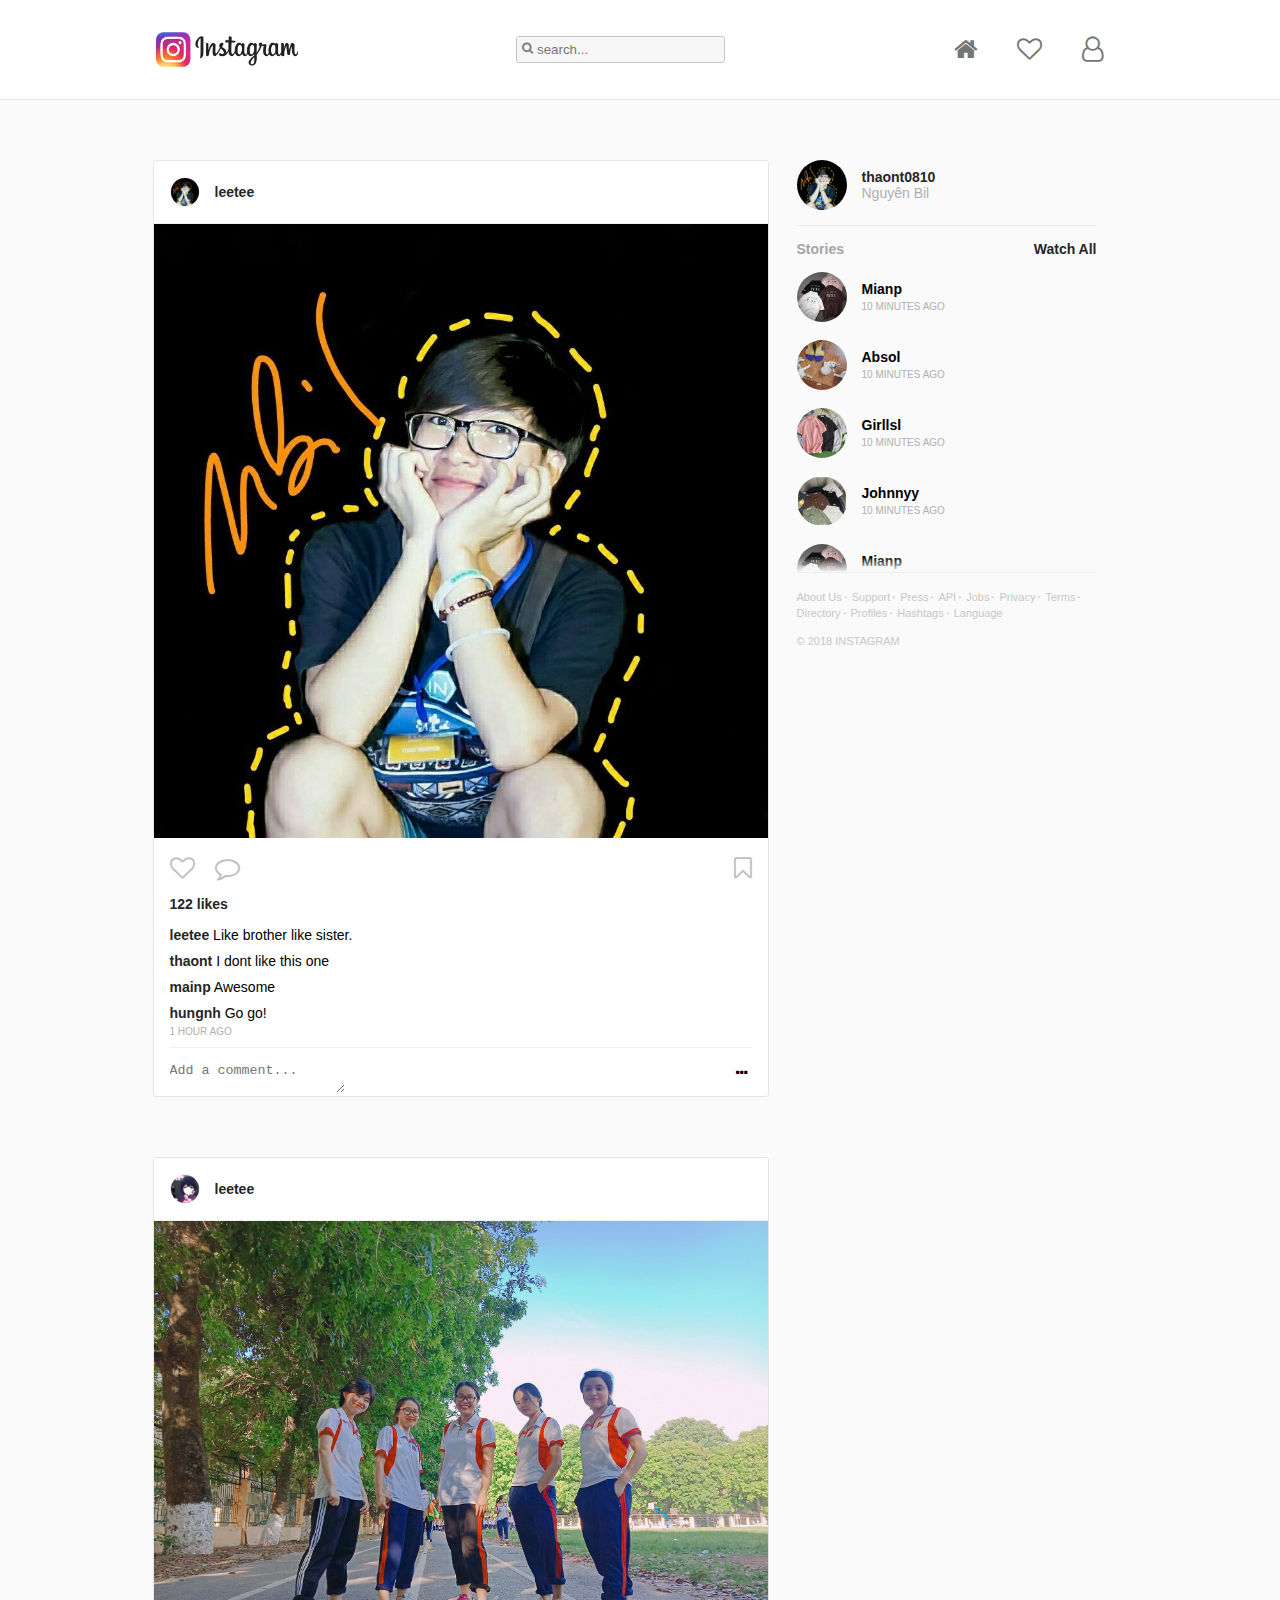
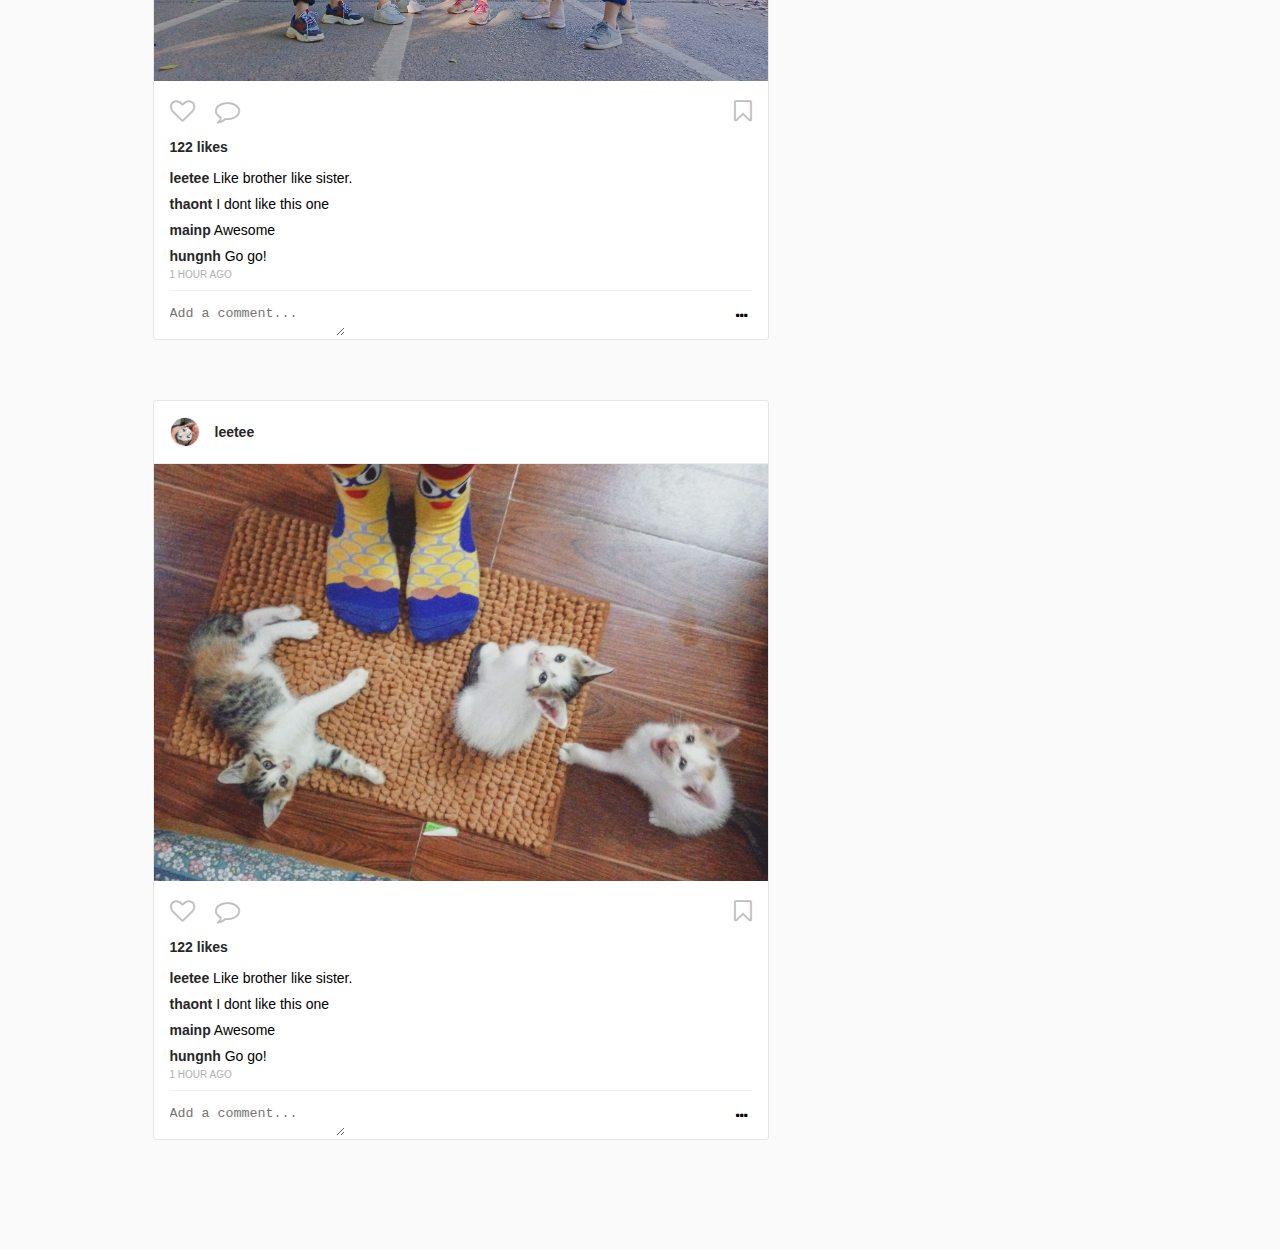
==== index.html @ 40db29b0 "ig-13/8" ====
<!DOCTYPE html>
<html lang="en">

<head>
  <meta charset="UTF-8">
  <meta name="viewport" content="width=device-width, initial-scale=1.0">
  <meta http-equiv="X-UA-Compatible" content="ie=edge">
  <link rel="stylesheet" href="css/style.css">
  <link rel="stylesheet" href="fonts/font-awesome-4.7.0/css/font-awesome.css">
  <title>Instagram</title>
</head>

<body>
  <header class="header">
    <div class="container">
      <h1 class="header__title">
        <a href="index.html" class="header__link">
          <!-- <i class="fa fa-instagram" aria-hidden="true"></i> Instagram -->
          <img class="header__logo" src="img/logo.png" alt="">
        </a>
      </h1>
      <form action="" class="header__search">
        <input class="header__search__input" type="text" placeholder="search...">
        <div class="header__search__submit">
          <i class="fa fa-search" aria-hidden="true"></i>
        </div>
      </form>
      <nav class="header__nav">
        <ul class="nav__list">
          <li class="nav__item">
            <a href="index.html" class="nav__link">
              <i class="fa fa-home" aria-hidden="true"></i>
            </a>
          </li>
          <li class="nav__item">
            <a href="activity.html" class="nav__link">
              <i class="fa fa-heart-o" aria-hidden="true"></i>
            </a>
          </li>
          <li class="nav__item">
            <a href="profile.html" class="nav__link">
              <i class="fa fa-user-o" aria-hidden="true"></i>
            </a>
          </li>
        </ul>
      </nav>
    </div>
  </header>

  <main class="main">
    <div class="container">
      <div class="main-content">
        <section class="section-l">
          <article class="article">
            <header class="article__header">
              <a class="article__header__link" href="">
                <img class="article__header__img" src="img/photo/1.jpg" alt="">
              </a>
              <a class="article__header__name" href="">leetee</a>
            </header>
            <div class="article__body">
              <div class="article__body__container">
                <img class="article__body__img" src="img/photo/1.jpg" alt="">
              </div>
            </div>
            <div class="article__ft">
              <div class="interact">
                <div class="interact-l">
                  <button class="interact__btn">
                    <span class="interact__like">
                      <i class="fa fa-heart-o" aria-hidden="true"></i>
                    </span>
                  </button>
                  <button class="interact__btn">
                    <span class="interact__cmt">
                      <i class="fa fa-comment-o" aria-hidden="true"></i>
                    </span>
                  </button>
                </div>
                <div class="interact-r">
                  <button class="interact__btn">
                    <span class="interact__like">
                      <i class="fa fa-bookmark-o" aria-hidden="true"></i>
                    </span>
                  </button>
                </div>
              </div>
              <div class="no-like">
                <a class="no-like__link" href="">122 likes</a>
              </div>
              <div class="content">
                <ul class="content__list">
                  <li class="content__item">
                    <a class="content__link" href="">leetee</a>
                    <span class="content__des">Like brother like sister.</span>
                  </li>
                  <li class="content__item">
                    <a class="content__link" href="">thaont</a>
                    <span class="content__des">I dont like this one</span>
                  </li>
                  <li class="content__item">
                    <a class="content__link" href="">mainp</a>
                    <span class="content__des">Awesome</span>
                  </li>
                  <li class="content__item">
                    <a class="content__link" href="">hungnh</a>
                    <span class="content__des">Go go!</span>
                  </li>
                </ul>
              </div>
              <div class="content__time">1 hour ago</div>
              <div class="content__cmt">
                <form action="">
                  <textarea class="content__cmt__text" placeholder="Add a comment..."></textarea>
                </form>
              </div>
            </div>
            <div class="article__setting">
              <button class="article__setting__btn">
                <i class="fa fa-ellipsis-h" aria-hidden="true"></i>
              </button>
            </div>
          </article>

          <article class="article">
            <header class="article__header">
              <a class="article__header__link" href="">
                <img class="article__header__img" src="img/photo/2.jpg" alt="">
              </a>
              <a class="article__header__name" href="">leetee</a>
            </header>
            <div class="article__body">
              <img class="article__body__img" src="img/photo/3.jpg" alt="">
            </div>
            <div class="article__ft">
              <div class="interact">
                <div class="interact-l">
                  <button class="interact__btn">
                    <span class="interact__like">
                      <i class="fa fa-heart-o" aria-hidden="true"></i>
                    </span>
                  </button>
                  <button class="interact__btn">
                    <span class="interact__cmt">
                      <i class="fa fa-comment-o" aria-hidden="true"></i>
                    </span>
                  </button>
                </div>
                <div class="interact-r">
                  <button class="interact__btn">
                    <span class="interact__like">
                      <i class="fa fa-bookmark-o" aria-hidden="true"></i>
                    </span>
                  </button>
                </div>
              </div>
              <div class="no-like">
                <a class="no-like__link" href="">122 likes</a>
              </div>
              <div class="content">
                <ul class="content__list">
                  <li class="content__item">
                    <a class="content__link" href="">leetee</a>
                    <span class="content__des">Like brother like sister.</span>
                  </li>
                  <li class="content__item">
                    <a class="content__link" href="">thaont</a>
                    <span class="content__des">I dont like this one</span>
                  </li>
                  <li class="content__item">
                    <a class="content__link" href="">mainp</a>
                    <span class="content__des">Awesome</span>
                  </li>
                  <li class="content__item">
                    <a class="content__link" href="">hungnh</a>
                    <span class="content__des">Go go!</span>
                  </li>
                </ul>
              </div>
              <div class="content__time">1 hour ago</div>
              <div class="content__cmt">
                <form action="">
                  <textarea class="content__cmt__text" placeholder="Add a comment..."></textarea>
                </form>
              </div>
            </div>
            <div class="article__setting">
              <button class="article__setting__btn">
                <i class="fa fa-ellipsis-h" aria-hidden="true"></i>
              </button>
            </div>
          </article>

          <article class="article">
            <header class="article__header">
              <a class="article__header__link" href="">
                <img class="article__header__img" src="img/photo/5.jpg" alt="">
              </a>
              <a class="article__header__name" href="">leetee</a>
            </header>
            <div class="article__body">
              <img class="article__body__img" src="img/photo/4.jpg" alt="">
            </div>
            <div class="article__ft">
              <div class="interact">
                <div class="interact-l">
                  <button class="interact__btn">
                    <span class="interact__like">
                      <i class="fa fa-heart-o" aria-hidden="true"></i>
                    </span>
                  </button>
                  <button class="interact__btn">
                    <span class="interact__cmt">
                      <i class="fa fa-comment-o" aria-hidden="true"></i>
                    </span>
                  </button>
                </div>
                <div class="interact-r">
                  <button class="interact__btn">
                    <span class="interact__like">
                      <i class="fa fa-bookmark-o" aria-hidden="true"></i>
                    </span>
                  </button>
                </div>
              </div>
              <div class="no-like">
                <a class="no-like__link" href="">122 likes</a>
              </div>
              <div class="content">
                <ul class="content__list">
                  <li class="content__item">
                    <a class="content__link" href="">leetee</a>
                    <span class="content__des">Like brother like sister.</span>
                  </li>
                  <li class="content__item">
                    <a class="content__link" href="">thaont</a>
                    <span class="content__des">I dont like this one</span>
                  </li>
                  <li class="content__item">
                    <a class="content__link" href="">mainp</a>
                    <span class="content__des">Awesome</span>
                  </li>
                  <li class="content__item">
                    <a class="content__link" href="">hungnh</a>
                    <span class="content__des">Go go!</span>
                  </li>
                </ul>
              </div>
              <div class="content__time">1 hour ago</div>
              <div class="content__cmt">
                <form action="">
                  <textarea class="content__cmt__text" placeholder="Add a comment..."></textarea>
                </form>
              </div>
            </div>
            <div class="article__setting">
              <button class="article__setting__btn">
                <i class="fa fa-ellipsis-h" aria-hidden="true"></i>
              </button>
            </div>
          </article>
        </section>
        <section class="section-r">
          <div class="account-r">
            <a href="profile.html" class="account-r__link">
              <img class="account-r__img" src="img/photo/1.jpg" alt="">
            </a>
            <div class="account-r__name">
              <a href="profile.html" class="account-r__link">thaont0810</a>
              <span>Nguyên Bil</span>
            </div>
          </div>
          <div class="story">
            <div class="story__title">
              <span>Stories</span>
              <a href="">Watch All</a>
            </div>
            <div class="story__body">
              <ul class="story__list">
                <li class="story__item">
                  <a href="" class="story__link">
                    <img src="img/photo/10.jpg" alt="" class="story__user">
                    <div class="story__des">
                      <div class="story__des__name">Mianp</div>
                      <span>10 minutes ago</span>
                    </div>
                  </a>
                </li>
                <li class="story__item">
                  <a href="" class="story__link">
                    <img src="img/photo/4.jpg" alt="" class="story__user">
                    <div class="story__des">
                      <div class="story__des__name">Absol</div>
                      <span>10 minutes ago</span>
                    </div>
                  </a>
                </li>
                <li class="story__item">
                  <a href="" class="story__link">
                    <img src="img/photo/8.jpg" alt="" class="story__user">
                    <div class="story__des">
                      <div class="story__des__name">Girllsl</div>
                      <span>10 minutes ago</span>
                    </div>
                  </a>
                </li>
                <li class="story__item">
                  <a href="" class="story__link">
                    <img src="img/photo/6.jpg" alt="" class="story__user">
                    <div class="story__des">
                      <div class="story__des__name">Johnnyy</div>
                      <span>10 minutes ago</span>
                    </div>
                  </a>
                </li>
                <li class="story__item">
                  <a href="" class="story__link">
                    <img src="img/photo/10.jpg" alt="" class="story__user">
                    <div class="story__des">
                      <div class="story__des__name">Mianp</div>
                      <span>10 minutes ago</span>
                    </div>
                  </a>
                </li>
                <li class="story__item">
                  <a href="" class="story__link">
                    <img src="img/photo/4.jpg" alt="" class="story__user">
                    <div class="story__des">
                      <div class="story__des__name">Absol</div>
                      <span>10 minutes ago</span>
                    </div>
                  </a>
                </li>
                <li class="story__item">
                  <a href="" class="story__link">
                    <img src="img/photo/8.jpg" alt="" class="story__user">
                    <div class="story__des">
                      <div class="story__des__name">Girllsl</div>
                      <span>10 minutes ago</span>
                    </div>
                  </a>
                </li>
                <li class="story__item">
                  <a href="" class="story__link">
                    <img src="img/photo/6.jpg" alt="" class="story__user">
                    <div class="story__des">
                      <div class="story__des__name">Brooklyn</div>
                      <span>10 minutes ago</span>
                    </div>
                  </a>
                </li>
              </ul>

            </div>
          </div>
          <div class="ig-info">
            <ul class="ig-info__list">
              <li class="ig-info__item"><a href="" class="ig-info__link">About Us</a></li>
              <li class="ig-info__item"><a href="" class="ig-info__link">Support</a></li>
              <li class="ig-info__item"><a href="" class="ig-info__link">Press</a></li>
              <li class="ig-info__item"><a href="" class="ig-info__link">API</a></li>
              <li class="ig-info__item"><a href="" class="ig-info__link">Jobs</a></li>
              <li class="ig-info__item"><a href="" class="ig-info__link">Privacy</a></li>
              <li class="ig-info__item"><a href="" class="ig-info__link">Terms</a></li>
              <li class="ig-info__item"><a href="" class="ig-info__link">Directory</a></li>
              <li class="ig-info__item"><a href="" class="ig-info__link">Profiles</a></li>
              <li class="ig-info__item"><a href="" class="ig-info__link">Hashtags</a></li>
              <li class="ig-info__item"><a href="" class="ig-info__link">Language</a></li>
            </ul>
            <div class="ig-info__copyr">© 2018 Instagram</div>
          </div>
        </section>
      </div>

    </div>
  </main>

  <!-- popup article -->
  <div class="popup">
    <div class="popup-content">
      <ul class="popup__list">
        <li class="popup__item">
          <a class="popup__link" href="">Report</a>
        </li>
        <li class="popup__item">
          <a class="popup__link" href="">Copy Link</a>
        </li>
        <li class="popup__item">
          <a class="popup__link" href="">Turn on Post Notifications</a>
        </li>
        <li class="popup__item">
          <a class="popup__link" href="">Share on Messenger</a>
        </li>
        <li class="popup__item">
          <a class="popup__link" href="">Unfollow</a>
        </li>
        <li class="popup__item">
          <a class="popup__link" href="">Mute</a>
        </li>
        <li class="popup__item popup__item--cancel">
          <a class="popup__link" href="">Cancel</a>
        </li>
      </ul>
    </div>
  </div>

  <script src="js/jquery-3.3.1.min.js"></script>
  <script type="text/javascript" src="js/slick.min.js"></script>
  <script src="js/global.js"></script>
</body>

</html>
---- css/style.css ----
* {
  padding: 0;
  margin: 0;
  box-sizing: border-box; }

ul,
li {
  list-style: none; }

a {
  text-decoration: none; }

img {
  object-fit: cover; }

body {
  font-family: -apple-system, BlinkMacSystemFont, "Segoe UI", Roboto, Helvetica, Arial, sans-serif;
  font-size: 14px; }

.container {
  width: 975px;
  margin: auto;
  display: flex;
  justify-content: space-between;
  align-items: center; }

.header {
  display: flex;
  background: #fff;
  padding: 15px;
  border-bottom: 1px solid #e6e6e6; }
  .header.fixed {
    position: fixed;
    top: 0px;
    z-index: 1;
    width: 100%;
    padding: 0; }
  .header__link {
    padding: 15px 0;
    display: block;
    color: #757575; }
  .header__logo {
    width: 150px;
    vertical-align: bottom; }
  .header .nav__list {
    display: flex; }
  .header .nav__link {
    padding: 15px;
    color: #757575;
    display: block;
    text-transform: uppercase;
    letter-spacing: 10px;
    transition: 0.4s ease-in-out; }
    .header .nav__link:hover {
      color: #e0496d; }
    .header .nav__link i {
      font-size: 25px; }
  .header__search {
    display: flex;
    align-items: center;
    position: relative;
    border: 1px solid #c5c5c5;
    border-radius: 3px; }
    .header__search__input {
      padding: 5px 10px 5px 20px;
      outline: none;
      border: none;
      border-radius: 3px;
      transition: 0.4s ease-in-out;
      background: #f6f6f6; }
      .header__search__input:focus {
        background: #fff; }
    .header__search__submit {
      position: absolute;
      left: 5px;
      top: 2px;
      cursor: pointer; }
      .header__search__submit i {
        font-size: 12px;
        color: #797979; }

.main {
  background: #FAFAFA; }

.main-content {
  display: flex;
  padding-top: 60px; }

.section-l {
  width: 616px;
  padding-bottom: 50px;
  margin-right: 28px; }
  .section-l .article {
    border-radius: 3px;
    border: 1px solid #e6e6e6;
    position: relative;
    background: #fff;
    margin-bottom: 60px; }
    .section-l .article__header {
      display: flex;
      padding: 16px;
      border-bottom: 1px solid #efefef;
      align-items: center; }
      .section-l .article__header__img {
        width: 30px;
        height: 30px;
        border: 1px solid #efefef;
        border-radius: 100%;
        display: block; }
      .section-l .article__header__name {
        margin-left: 15px;
        color: #262626;
        word-break: break-word;
        font-weight: 600; }
    .section-l .article__body {
      width: 614px; }
      .section-l .article__body__container {
        display: block;
        width: 100%;
        height: auto;
        position: relative;
        overflow: hidden;
        padding: 0; }
      .section-l .article__body__img {
        width: 614px;
        height: auto; }
    .section-l .article__ft {
      padding: 0 16px; }
      .section-l .article__ft .interact {
        display: flex;
        justify-content: space-between; }
        .section-l .article__ft .interact__btn {
          outline: none;
          border: none;
          padding: 15px 10px;
          background: none;
          color: #bfbfbf;
          transition: 0.4s ease-in-out;
          cursor: pointer; }
          .section-l .article__ft .interact__btn:hover {
            color: #f3368e; }
          .section-l .article__ft .interact__btn i {
            font-size: 25px; }
        .section-l .article__ft .interact .interact-l {
          display: flex; }
          .section-l .article__ft .interact .interact-l .interact__btn:first-child {
            padding-left: 0; }
        .section-l .article__ft .interact .interact-r .interact__btn {
          padding-right: 0; }
      .section-l .article__ft .no-like__link {
        color: #262626;
        font-weight: 600; }
      .section-l .article__ft .content {
        padding-top: 10px; }
        .section-l .article__ft .content__item {
          padding: 5px 0; }
        .section-l .article__ft .content__link {
          color: #262626;
          font-weight: 600; }
        .section-l .article__ft .content__time {
          text-transform: uppercase;
          color: #B0B0B0;
          font-size: 10px;
          padding-bottom: 10px; }
        .section-l .article__ft .content__cmt {
          border-top: 1px solid #efefef;
          padding: 15px 20px 0 0; }
          .section-l .article__ft .content__cmt__text {
            border: none;
            outline: none; }
    .section-l .article__setting {
      position: absolute;
      right: 10px;
      bottom: 5px; }
      .section-l .article__setting__btn {
        border: none;
        cursor: pointer;
        outline: none;
        background: #fff;
        padding: 10px; }
        .section-l .article__setting__btn i {
          font-size: 15px; }

.section-r {
  width: 300px; }
  .section-r .account-r {
    display: flex;
    align-items: center; }
    .section-r .account-r__img {
      display: block;
      width: 50px;
      height: 50px;
      border-radius: 100%; }
    .section-r .account-r__name {
      margin-left: 15px; }
      .section-r .account-r__name span {
        display: block;
        color: #B0B0B0; }
    .section-r .account-r__link {
      color: #262626;
      font-weight: 600; }
  .section-r .story {
    margin-top: 15px;
    position: relative;
    border-top: 1px solid #efefef;
    border-bottom: 1px solid #efefef; }
    .section-r .story:after {
      content: '';
      background: linear-gradient(to bottom, rgba(250, 250, 250, 0), #fafafa 100%);
      height: 15px;
      width: 300px;
      position: absolute;
      bottom: 0;
      right: 0;
      z-index: 2; }
    .section-r .story__title {
      padding: 15px 0;
      display: flex;
      justify-content: space-between; }
      .section-r .story__title span {
        color: #a4a4a4;
        font-weight: 600; }
      .section-r .story__title a {
        color: #262626;
        font-weight: 600; }
    .section-r .story__body {
      max-height: 300px;
      overflow: hidden;
      overflow-y: auto; }
    .section-r .story__item {
      height: 68px; }
    .section-r .story__link {
      display: flex;
      align-items: center;
      color: #000;
      transition: 0.4s ease; }
      .section-r .story__link:hover {
        background: #ebebeb; }
    .section-r .story__user {
      width: 50px;
      height: 50px;
      border-radius: 100%; }
    .section-r .story__des {
      margin-left: 15px; }
      .section-r .story__des__name {
        font-weight: 600; }
      .section-r .story__des span {
        color: #B0B0B0;
        font-size: 10px;
        text-transform: uppercase; }
  .section-r .ig-info__list {
    display: flex;
    width: 300px;
    flex-wrap: wrap;
    padding-top: 15px; }
  .section-r .ig-info__item {
    padding-right: 10px;
    position: relative; }
    .section-r .ig-info__item:after {
      content: '\f111';
      font-family: 'FontAwesome';
      font-size: 2px;
      position: absolute;
      color: #c7c7c7;
      right: 0;
      top: 50%;
      margin-right: 5px; }
    .section-r .ig-info__item:last-child:after {
      content: ''; }
  .section-r .ig-info__link {
    color: #c7c7c7;
    font-size: 11px; }
  .section-r .ig-info__copyr {
    color: #c7c7c7;
    font-size: 11px;
    font-weight: 400;
    text-transform: uppercase;
    padding-top: 15px; }

.popup {
  display: none;
  background: rgba(0, 0, 0, 0.7);
  width: 100%;
  height: 100%;
  position: fixed;
  z-index: 1;
  left: 0;
  top: 0; }
  .popup.show-popup {
    display: block; }
  .popup .popup-content {
    width: 400px;
    margin: auto;
    background: #fff;
    border-radius: 10px;
    position: absolute;
    top: 50%;
    left: 50%;
    transform: translate(-50%, -50%); }
  .popup__list {
    display: flex;
    flex-direction: column; }
  .popup__item {
    border-bottom: 1px solid #efefef;
    transition: 0.4s ease-in-out;
    text-align: center; }
    .popup__item:hover {
      background: silver; }
    .popup__item:first-child {
      border-radius: 10px 10px 0 0; }
    .popup__item:last-child {
      border-radius: 0 0 10px 10px;
      border-bottom: 0; }
  .popup__link {
    padding: 15px;
    color: #000;
    display: block; }
  .popup.popup--edit .popup__title {
    color: #262626;
    font-weight: 600;
    font-size: 18px;
    padding: 25px 16px;
    text-align: center;
    border-bottom: 1px solid #efefef; }
  .popup.popup--edit .popup__item:nth-child(4n+1) {
    border-radius: 0; }
  .popup.popup--edit .popup__item:nth-child(4n+2) .popup__link {
    color: #3897f0;
    font-weight: 700; }
  .popup.popup--edit .popup__item:nth-child(4n+3) .popup__link {
    color: #ed4956;
    font-weight: 700; }

.profile {
  display: block;
  margin: 60px 20px 44px;
  font-size: 16px;
  padding-top: 0;
  width: 100%; }
  .profile__header {
    display: flex;
    margin-bottom: 44px; }
  .profile--l {
    width: 300px;
    position: relative; }
  .profile__canvas {
    width: 168px;
    height: 168px;
    border: 2px solid #dbdbdb;
    border-radius: 100%;
    margin: auto; }
  .profile__img {
    width: 152px;
    height: 152px;
    border-radius: 100%;
    position: absolute;
    top: 8px;
    right: 74px; }
  .profile .acc {
    width: 600px;
    color: #262626; }
    .profile .acc__header {
      display: flex;
      align-items: center;
      margin-bottom: 20px; }
    .profile .acc__name {
      font-size: 32px;
      font-weight: 200; }
    .profile .acc__edit {
      width: 206px;
      padding: 5px;
      border-radius: 5px;
      border: 1px solid #dbdbdb;
      color: #262626;
      font-weight: 600;
      display: block;
      margin: 0 14px;
      text-align: center; }
    .profile .acc__setting__btn {
      border: none;
      background: inherit;
      outline: none; }
    .profile .acc__setting i {
      font-size: 20px; }
    .profile .acc__activity {
      display: flex;
      margin-bottom: 20px; }
    .profile .acc__item {
      margin-right: 40px; }
      .profile .acc__item span {
        font-weight: 600; }
    .profile .acc__link {
      color: #262626; }
    .profile .acc__des__name {
      font-size: 16px; }
  .profile .story {
    width: 935px;
    margin-bottom: 44px; }
    .profile .story .slick-list {
      margin: 0 30px;
      padding: 0 !important; }
    .profile .story .slick-track {
      width: 100% !important;
      display: flex; }
    .profile .story__item {
      width: 130px !important; }
    .profile .story__content {
      padding: 10px 15px;
      width: 115px;
      cursor: pointer;
      margin: auto; }
    .profile .story__canvas {
      width: 87px;
      height: 87px;
      border: 1px solid #dbdbdb;
      border-radius: 100%; }
    .profile .story__container {
      width: 77px;
      height: 77px;
      position: relative; }
    .profile .story__img {
      height: 100%;
      width: 100%;
      border-radius: 100%;
      position: absolute;
      top: 4px;
      right: -4px; }
    .profile .story__desc {
      text-align: center;
      font-weight: 600;
      padding-top: 15px;
      overflow: hidden;
      text-overflow: ellipsis;
      white-space: nowrap; }
    .profile .story .slick-prev {
      left: 0; }
    .profile .story .slick-next {
      right: 0; }
    .profile .story .slick-prev:before,
    .profile .story .slick-next:before {
      color: #a2a2a2; }
  .profile .menu {
    border-top: 1px solid #efefef;
    color: #999;
    text-transform: uppercase;
    font-weight: 600;
    font-size: 12px; }
    .profile .menu .tab {
      width: 600px;
      display: flex;
      margin: auto;
      justify-content: space-around; }
      .profile .menu .tab__item {
        padding: 15px 0;
        cursor: pointer; }
        .profile .menu .tab__item.current {
          border-top: 1px solid #000;
          color: #000; }
        .profile .menu .tab__item i {
          font-size: 15px; }
        .profile .menu .tab__item span {
          padding-left: 5px; }
  .profile .post {
    display: flex;
    flex-flow: row wrap; }
    .profile .post.tab-content {
      display: none; }
      .profile .post.tab-content.current {
        display: flex; }
    .profile .post__item {
      flex: 0 0 32%;
      margin: 1% 0; }
      .profile .post__item:nth-child(3n-1) {
        margin-left: 2%;
        margin-right: 2%; }
      .profile .post__item:hover .post__hover {
        display: block; }
    .profile .post__link {
      position: relative;
      width: 293px;
      height: 293px;
      display: block; }
    .profile .post__img {
      width: 293px;
      height: 293px; }
    .profile .post__hover {
      position: absolute;
      top: 0;
      display: flex;
      right: 0;
      width: 100%;
      height: 100%;
      background: rgba(0, 0, 0, 0.35);
      display: none; }
    .profile .post__interact {
      color: #fff;
      display: flex;
      width: 100px;
      justify-content: space-between;
      width: 120px;
      margin: auto;
      position: absolute;
      top: 50%;
      left: 50%;
      transform: translate(-50%, -50%); }

.edit {
  border: 1px solid #dbdbdb;
  background-color: #fff;
  padding: 20px;
  border-radius: 3px; }
  .edit__title {
    text-align: center;
    font-weight: 400; }
  .edit__form {
    padding: 20px 150px; }
  .edit__img {
    display: flex; }
    .edit__img img {
      width: 40px;
      height: 40px;
      border-radius: 100%; }
    .edit__img .edit__70 {
      border: none; }
    .edit__img__title {
      font-size: 20px;
      font-weight: 400; }
    .edit__img__btn {
      background: none;
      border: none;
      color: #3897f0;
      cursor: pointer;
      font-weight: 600; }
  .edit__item {
    display: flex;
    margin-bottom: 16px;
    align-items: center; }
  .edit__30 {
    flex: 0 0 30%;
    text-align: right;
    padding-right: 20px;
    color: #262626;
    font-weight: 600; }
  .edit__desc {
    color: #999;
    font-size: 14px;
    font-weight: 600; }
  .edit__70 {
    flex: 0 0 70%;
    border: 1px solid #efefef;
    padding: 10px;
    border-radius: 3px; }
  .edit__submit {
    cursor: pointer;
    background-color: #3897f0;
    border-radius: 4px;
    color: #fff;
    flex: 0 0 20%; }

/*# sourceMappingURL=style.css.map */
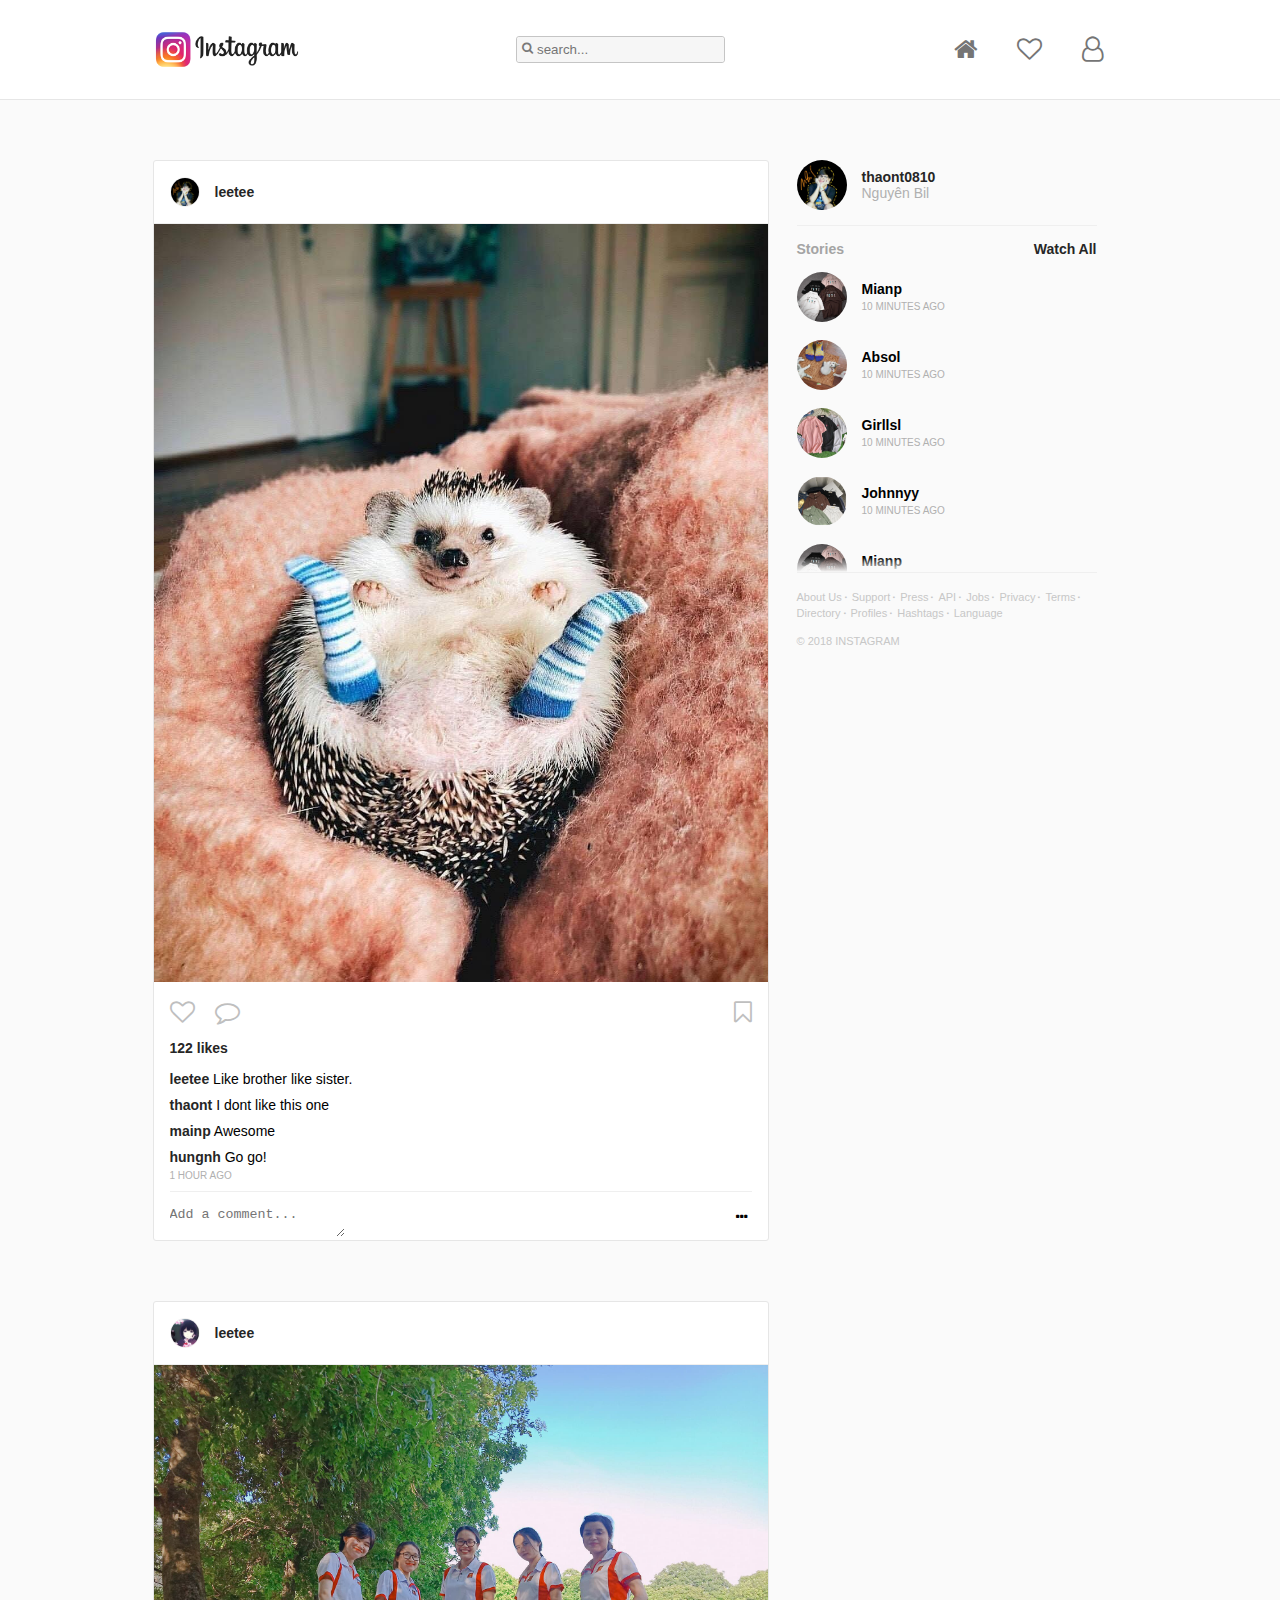
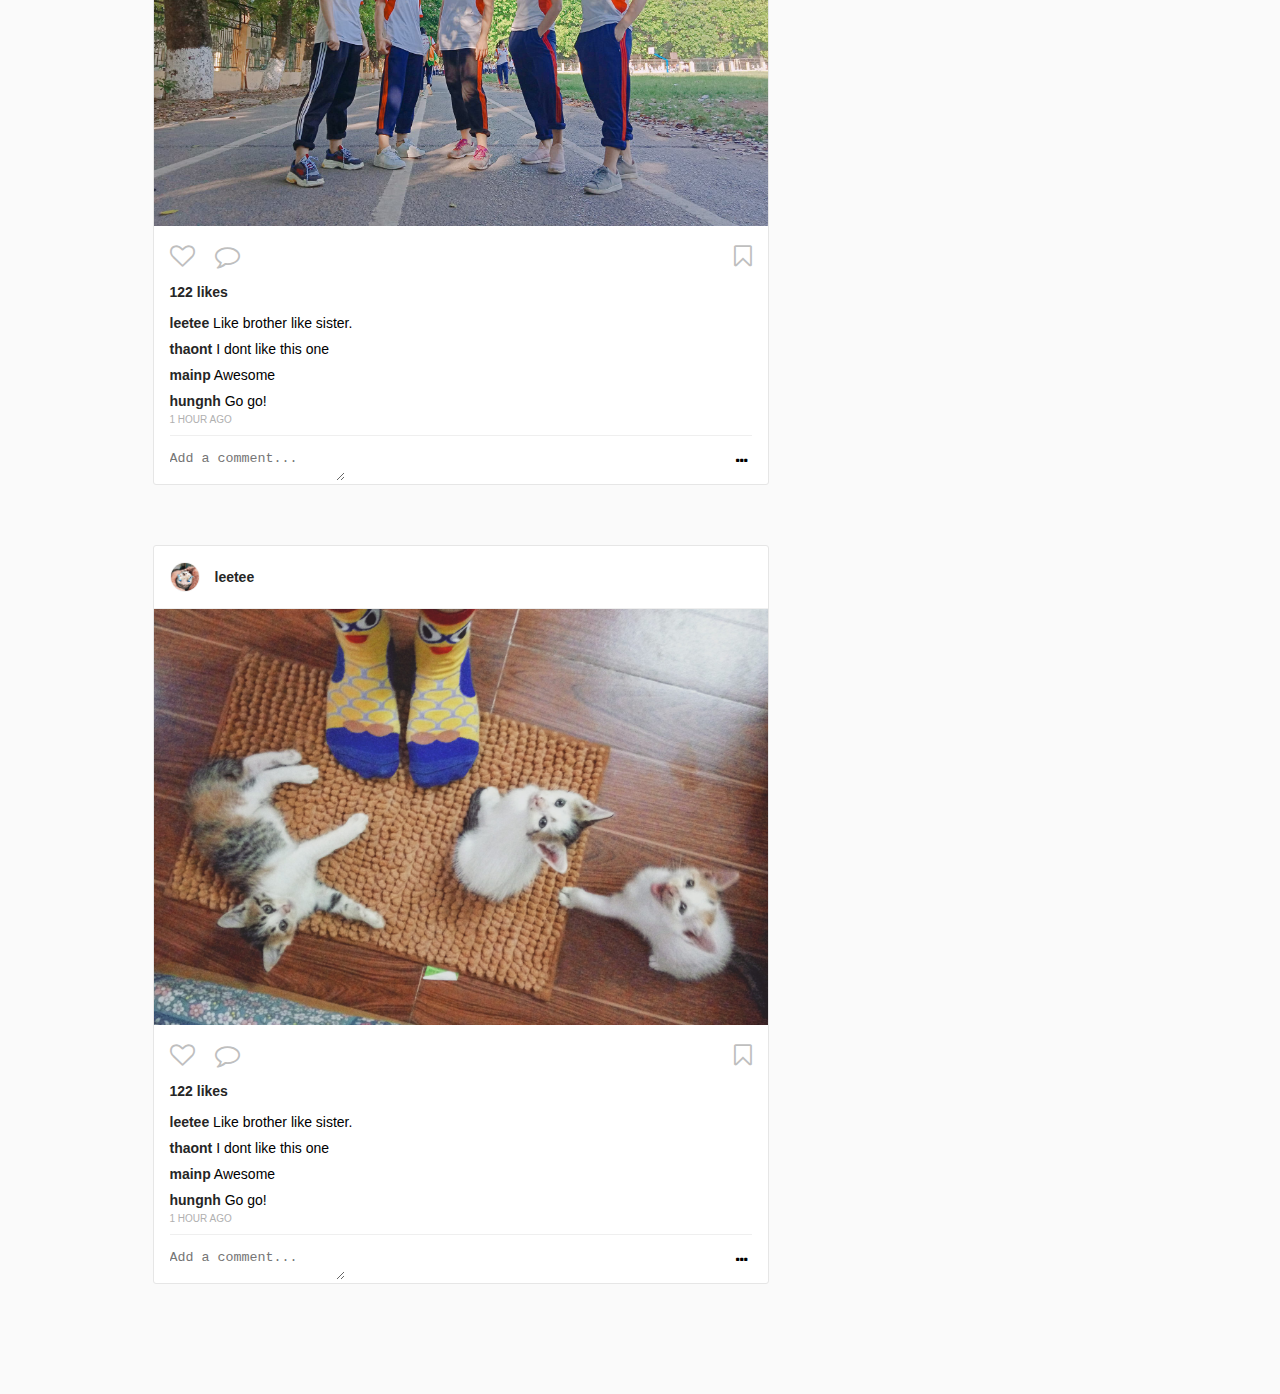
==== commit 355d5844: "update" ====
--- a/index.html
+++ b/index.html
@@ -12,38 +12,38 @@
 
 <body>
   <header class="header">
-    <div class="container">
-      <h1 class="header__title">
-        <a href="index.html" class="header__link">
-          <!-- <i class="fa fa-instagram" aria-hidden="true"></i> Instagram -->
-          <img class="header__logo" src="img/logo.png" alt="">
-        </a>
-      </h1>
-      <form action="" class="header__search">
-        <input class="header__search__input" type="text" placeholder="search...">
-        <div class="header__search__submit">
-          <i class="fa fa-search" aria-hidden="true"></i>
-        </div>
-      </form>
-      <nav class="header__nav">
-        <ul class="nav__list">
-          <li class="nav__item">
-            <a href="index.html" class="nav__link">
-              <i class="fa fa-home" aria-hidden="true"></i>
-            </a>
-          </li>
-          <li class="nav__item">
-            <a href="activity.html" class="nav__link">
-              <i class="fa fa-heart-o" aria-hidden="true"></i>
-            </a>
-          </li>
-          <li class="nav__item">
-            <a href="profile.html" class="nav__link">
-              <i class="fa fa-user-o" aria-hidden="true"></i>
-            </a>
-          </li>
-        </ul>
-      </nav>
+    <div class="container header-flex">
+        <h1 class="header__title">
+          <a href="index.html" class="header__link">
+            <!-- <i class="fa fa-instagram" aria-hidden="true"></i> Instagram -->
+            <img class="header__logo" src="img/logo.png" alt="">
+          </a>
+        </h1>
+        <form action="" class="header__search">
+          <input class="header__search__input" type="text" placeholder="search...">
+          <div class="header__search__submit">
+            <i class="fa fa-search" aria-hidden="true"></i>
+          </div>
+        </form>
+        <nav class="header__nav">
+          <ul class="nav__list">
+            <li class="nav__item">
+              <a href="index.html" class="nav__link">
+                <i class="fa fa-home" aria-hidden="true"></i>
+              </a>
+            </li>
+            <li class="nav__item">
+              <a href="activity.html" class="nav__link">
+                <i class="fa fa-heart-o" aria-hidden="true"></i>
+              </a>
+            </li>
+            <li class="nav__item">
+              <a href="profile.html" class="nav__link">
+                <i class="fa fa-user-o" aria-hidden="true"></i>
+              </a>
+            </li>
+          </ul>
+        </nav>
     </div>
   </header>
 
@@ -60,7 +60,7 @@
             </header>
             <div class="article__body">
               <div class="article__body__container">
-                <img class="article__body__img" src="img/photo/1.jpg" alt="">
+                <img class="article__body__img" src="img/photo/5.jpg" alt="">
               </div>
             </div>
             <div class="article__ft">
@@ -355,17 +355,39 @@
           </div>
           <div class="ig-info">
             <ul class="ig-info__list">
-              <li class="ig-info__item"><a href="" class="ig-info__link">About Us</a></li>
-              <li class="ig-info__item"><a href="" class="ig-info__link">Support</a></li>
-              <li class="ig-info__item"><a href="" class="ig-info__link">Press</a></li>
-              <li class="ig-info__item"><a href="" class="ig-info__link">API</a></li>
-              <li class="ig-info__item"><a href="" class="ig-info__link">Jobs</a></li>
-              <li class="ig-info__item"><a href="" class="ig-info__link">Privacy</a></li>
-              <li class="ig-info__item"><a href="" class="ig-info__link">Terms</a></li>
-              <li class="ig-info__item"><a href="" class="ig-info__link">Directory</a></li>
-              <li class="ig-info__item"><a href="" class="ig-info__link">Profiles</a></li>
-              <li class="ig-info__item"><a href="" class="ig-info__link">Hashtags</a></li>
-              <li class="ig-info__item"><a href="" class="ig-info__link">Language</a></li>
+              <li class="ig-info__item">
+                <a href="" class="ig-info__link">About Us</a>
+              </li>
+              <li class="ig-info__item">
+                <a href="" class="ig-info__link">Support</a>
+              </li>
+              <li class="ig-info__item">
+                <a href="" class="ig-info__link">Press</a>
+              </li>
+              <li class="ig-info__item">
+                <a href="" class="ig-info__link">API</a>
+              </li>
+              <li class="ig-info__item">
+                <a href="" class="ig-info__link">Jobs</a>
+              </li>
+              <li class="ig-info__item">
+                <a href="" class="ig-info__link">Privacy</a>
+              </li>
+              <li class="ig-info__item">
+                <a href="" class="ig-info__link">Terms</a>
+              </li>
+              <li class="ig-info__item">
+                <a href="" class="ig-info__link">Directory</a>
+              </li>
+              <li class="ig-info__item">
+                <a href="" class="ig-info__link">Profiles</a>
+              </li>
+              <li class="ig-info__item">
+                <a href="" class="ig-info__link">Hashtags</a>
+              </li>
+              <li class="ig-info__item">
+                <a href="" class="ig-info__link">Language</a>
+              </li>
             </ul>
             <div class="ig-info__copyr">© 2018 Instagram</div>
           </div>
--- a/css/style.css
+++ b/css/style.css
@@ -19,10 +19,10 @@
 
 .container {
   width: 975px;
-  margin: auto;
-  display: flex;
-  justify-content: space-between;
-  align-items: center; }
+  margin: auto; }
+  @media screen and (max-width: 576px) {
+    .container {
+      width: 100%; } }
 
 .header {
   display: flex;
@@ -35,6 +35,10 @@
     z-index: 1;
     width: 100%;
     padding: 0; }
+  .header .header-flex {
+    display: flex;
+    justify-content: space-between;
+    align-items: center; }
   .header__link {
     padding: 15px 0;
     display: block;
@@ -42,6 +46,9 @@
   .header__logo {
     width: 150px;
     vertical-align: bottom; }
+    @media screen and (max-width: 576px) {
+      .header__logo {
+        width: 100%; } }
   .header .nav__list {
     display: flex; }
   .header .nav__link {
@@ -84,12 +91,20 @@
 
 .main-content {
   display: flex;
+  flex-direction: row;
   padding-top: 60px; }
+  @media screen and (max-width: 576px) {
+    .main-content {
+      flex-direction: column; } }
 
 .section-l {
   width: 616px;
   padding-bottom: 50px;
   margin-right: 28px; }
+  @media screen and (max-width: 576px) {
+    .section-l {
+      width: 100%;
+      order: 2; } }
   .section-l .article {
     border-radius: 3px;
     border: 1px solid #e6e6e6;
@@ -114,6 +129,9 @@
         font-weight: 600; }
     .section-l .article__body {
       width: 614px; }
+      @media screen and (max-width: 576px) {
+        .section-l .article__body {
+          width: 100%; } }
       .section-l .article__body__container {
         display: block;
         width: 100%;
@@ -124,6 +142,9 @@
       .section-l .article__body__img {
         width: 614px;
         height: auto; }
+        @media screen and (max-width: 576px) {
+          .section-l .article__body__img {
+            width: 100%; } }
     .section-l .article__ft {
       padding: 0 16px; }
       .section-l .article__ft .interact {
@@ -172,6 +193,9 @@
       position: absolute;
       right: 10px;
       bottom: 5px; }
+      @media screen and (max-width: 576px) {
+        .section-l .article__setting {
+          top: 15px; } }
       .section-l .article__setting__btn {
         border: none;
         cursor: pointer;
@@ -183,6 +207,10 @@
 
 .section-r {
   width: 300px; }
+  @media screen and (max-width: 576px) {
+    .section-r {
+      width: 100%;
+      order: 1; } }
   .section-r .account-r {
     display: flex;
     align-items: center; }
@@ -333,9 +361,8 @@
 
 .profile {
   display: block;
-  margin: 60px 20px 44px;
+  padding: 60px 20px 44px;
   font-size: 16px;
-  padding-top: 0;
   width: 100%; }
   .profile__header {
     display: flex;
@@ -343,12 +370,19 @@
   .profile--l {
     width: 300px;
     position: relative; }
+    @media screen and (max-width: 576px) {
+      .profile--l {
+        width: 100%; } }
   .profile__canvas {
     width: 168px;
     height: 168px;
     border: 2px solid #dbdbdb;
     border-radius: 100%;
     margin: auto; }
+    @media screen and (max-width: 576px) {
+      .profile__canvas {
+        width: 87px;
+        height: 87px; } }
   .profile__img {
     width: 152px;
     height: 152px;
@@ -356,9 +390,18 @@
     position: absolute;
     top: 8px;
     right: 74px; }
+    @media screen and (max-width: 576px) {
+      .profile__img {
+        width: 77px;
+        height: 77px;
+        right: 55px;
+        top: 5px; } }
   .profile .acc {
     width: 600px;
     color: #262626; }
+    @media screen and (max-width: 576px) {
+      .profile .acc {
+        width: 100%; } }
     .profile .acc__header {
       display: flex;
       align-items: center;
@@ -376,6 +419,9 @@
       display: block;
       margin: 0 14px;
       text-align: center; }
+      @media screen and (max-width: 576px) {
+        .profile .acc__edit {
+          width: 100%; } }
     .profile .acc__setting__btn {
       border: none;
       background: inherit;
@@ -396,6 +442,9 @@
   .profile .story {
     width: 935px;
     margin-bottom: 44px; }
+    @media screen and (max-width: 576px) {
+      .profile .story {
+        width: 100%; } }
     .profile .story .slick-list {
       margin: 0 30px;
       padding: 0 !important; }
@@ -404,20 +453,34 @@
       display: flex; }
     .profile .story__item {
       width: 130px !important; }
+      @media screen and (max-width: 576px) {
+        .profile .story__item {
+          width: 100%; } }
     .profile .story__content {
       padding: 10px 15px;
       width: 115px;
       cursor: pointer;
       margin: auto; }
+      @media screen and (max-width: 576px) {
+        .profile .story__content {
+          width: 100%; } }
     .profile .story__canvas {
       width: 87px;
       height: 87px;
       border: 1px solid #dbdbdb;
       border-radius: 100%; }
+      @media screen and (max-width: 576px) {
+        .profile .story__canvas {
+          width: 64px;
+          height: 64px; } }
     .profile .story__container {
       width: 77px;
       height: 77px;
       position: relative; }
+      @media screen and (max-width: 576px) {
+        .profile .story__container {
+          width: 56px;
+          height: 56px; } }
     .profile .story__img {
       height: 100%;
       width: 100%;
@@ -450,6 +513,9 @@
       display: flex;
       margin: auto;
       justify-content: space-around; }
+      @media screen and (max-width: 576px) {
+        .profile .menu .tab {
+          width: 100%; } }
       .profile .menu .tab__item {
         padding: 15px 0;
         cursor: pointer; }
@@ -470,6 +536,9 @@
     .profile .post__item {
       flex: 0 0 32%;
       margin: 1% 0; }
+      @media screen and (max-width: 576px) {
+        .profile .post__item {
+          height: 137px; } }
       .profile .post__item:nth-child(3n-1) {
         margin-left: 2%;
         margin-right: 2%; }
@@ -480,9 +549,17 @@
       width: 293px;
       height: 293px;
       display: block; }
+      @media screen and (max-width: 576px) {
+        .profile .post__link {
+          width: 100%;
+          height: 100%; } }
     .profile .post__img {
       width: 293px;
       height: 293px; }
+      @media screen and (max-width: 576px) {
+        .profile .post__img {
+          width: 100%;
+          height: 100%; } }
     .profile .post__hover {
       position: absolute;
       top: 0;
@@ -495,7 +572,6 @@
     .profile .post__interact {
       color: #fff;
       display: flex;
-      width: 100px;
       justify-content: space-between;
       width: 120px;
       margin: auto;
@@ -520,6 +596,9 @@
       width: 40px;
       height: 40px;
       border-radius: 100%; }
+      @media screen and (max-width: 576px) {
+        .edit__img img {
+          width: 100%; } }
     .edit__img .edit__70 {
       border: none; }
     .edit__img__title {
@@ -557,4 +636,71 @@
     color: #fff;
     flex: 0 0 20%; }
 
+.setting {
+  display: none;
+  background: #fff;
+  width: 100%;
+  height: 100%;
+  position: fixed;
+  z-index: 1;
+  left: 0;
+  top: 0; }
+  .setting.show {
+    display: block; }
+  .setting__header {
+    display: flex;
+    align-items: center;
+    font-size: 25px;
+    padding-bottom: 10px;
+    border-bottom: 1px solid #dadada; }
+  .setting__title {
+    padding-left: 20px; }
+  .setting__body {
+    padding-top: 20px; }
+  .setting__item {
+    color: #262626;
+    font-size: 16px; }
+    .setting__item__title {
+      padding: 10px 15px;
+      text-transform: uppercase; }
+      .setting__item__title:hover {
+        background-color: #fafafa;
+        border-left: 2px solid #dbdbdb; }
+      .setting__item__title.active {
+        border-left: 2px solid #262626;
+        font-weight: 600; }
+    .setting__item__content {
+      padding: 10px 20px; }
+    .setting__item__child {
+      padding: 5px; }
+    .setting__item__link {
+      color: #262626; }
+
+.photo {
+  display: none;
+  background: rgba(0, 0, 0, 0.7);
+  width: 100%;
+  height: 100%;
+  position: fixed;
+  z-index: 1;
+  left: 0;
+  top: 0; }
+  .photo.show {
+    display: block; }
+  .photo .photo-content {
+    width: 1000px;
+    margin: auto;
+    background: #fff;
+    border-radius: 10px;
+    position: absolute;
+    top: 50%;
+    left: 50%;
+    transform: translate(-50%, -50%);
+    display: flex; }
+  .photo__img {
+    width: 50%;
+    height: 500px; }
+  .photo__body {
+    width: 50%; }
+
 /*# sourceMappingURL=style.css.map */
